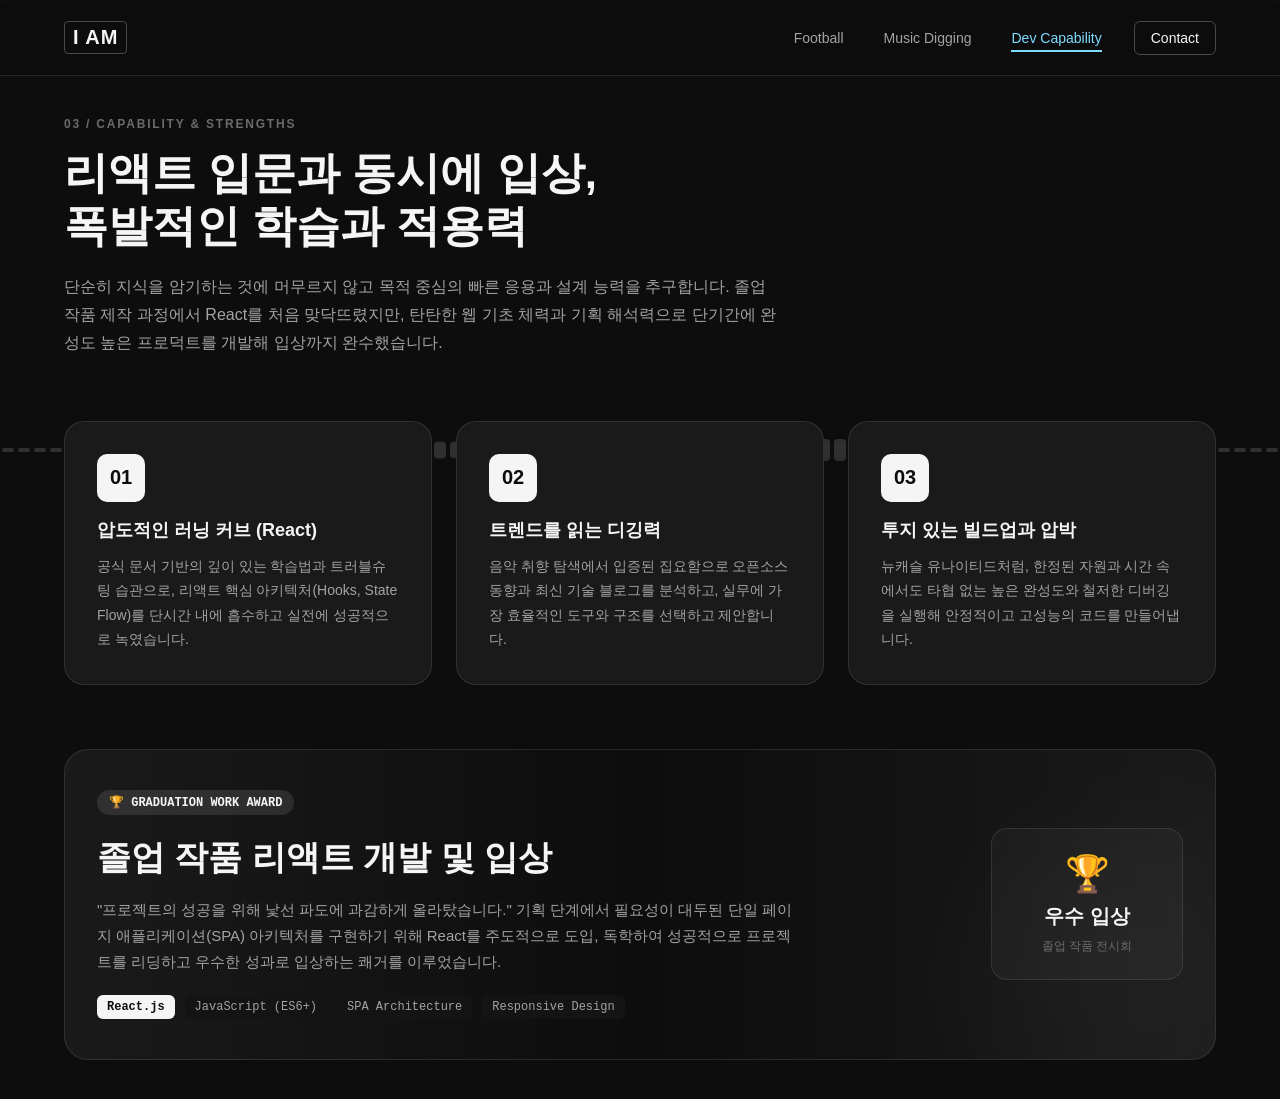
==== dev.html @ f584351e "feat:풋볼, 뮤직 페이지 데브 페이지 추가" ====
<!DOCTYPE html>
<html lang="ko">
<head>
<meta charset="UTF-8">
<meta name="viewport" content="width=device-width, initial-scale=1.0">
<title>I AM | 이준희 — Dev Capability</title>

<!-- ==========================================================
     네비게이션 바 스타일 (nav-component.html 원본 그대로, 수정 금지)
     ========================================================== -->
<style>
:root {
  --color-bg-primary: #0d0d0d;
  --color-bg-secondary: #141414;
  --color-bg-elevated: #1a1a1a;

  --color-text-primary: #f5f5f5;
  --color-text-secondary: #a3a3a3;
  --color-text-muted: #6b6b6b;

  --color-border: rgba(255, 255, 255, 0.1);
  --color-border-strong: rgba(255, 255, 255, 0.25);

  /* 뉴캐슬 스카이블루 포인트 컬러 */
  --color-accent: #7fdbff;
  --color-accent-dim: rgba(127, 219, 255, 0.15);

  --nav-height: 76px;
  --transition-fast: 0.2s ease;
  --transition-medium: 0.35s cubic-bezier(0.4, 0, 0.2, 1);
}

.site-header {
  position: fixed;
  top: 0;
  left: 0;
  width: 100%;
  height: var(--nav-height);
  z-index: 1000;
  background-color: rgba(13, 13, 13, 0.75);
  backdrop-filter: blur(10px);
  -webkit-backdrop-filter: blur(10px);
  border-bottom: 1px solid var(--color-border);
}

.nav-container {
  max-width: 1200px;
  height: 100%;
  margin: 0 auto;
  padding: 0 24px;
  display: flex;
  align-items: center;
  justify-content: space-between;
  box-sizing: border-box;
}

.brand {
  display: flex;
  align-items: center;
  text-decoration: none;
  font-size: 20px;
  font-weight: 900;
  letter-spacing: 0.05em;
  color: var(--color-text-primary);
  transition: opacity var(--transition-fast);
}

.brand:hover { opacity: 0.8; }

.brand-text {
  padding: 4px 8px;
  border: 1px solid var(--color-border-strong);
  border-radius: 4px;
}

.nav-list {
  display: flex;
  align-items: center;
  gap: 8px;
  list-style: none;
  margin: 0;
  padding: 0;
}

.nav-link {
  position: relative;
  display: inline-block;
  padding: 8px 16px;
  font-size: 14px;
  font-weight: 500;
  color: var(--color-text-secondary);
  text-decoration: none;
  border-radius: 6px;
  transition: color var(--transition-fast), background-color var(--transition-fast);
}

.nav-link::after {
  content: "";
  position: absolute;
  left: 16px;
  right: 16px;
  bottom: 2px;
  height: 2px;
  background-color: var(--color-accent);
  transform: scaleX(0);
  transform-origin: center;
  transition: transform var(--transition-fast);
}

.nav-link:hover { color: var(--color-text-primary); }
.nav-link:hover::after { transform: scaleX(1); }

.nav-link.is-active { color: var(--color-accent); }
.nav-link.is-active::after { transform: scaleX(1); }

.nav-link--cta {
  color: var(--color-text-primary);
  border: 1px solid var(--color-border-strong);
  margin-left: 8px;
}
.nav-link--cta::after { display: none; }
.nav-link--cta:hover {
  background-color: var(--color-text-primary);
  color: var(--color-bg-primary);
  border-color: var(--color-text-primary);
}
.nav-link--cta.is-active {
  background-color: var(--color-accent);
  color: var(--color-bg-primary);
  border-color: var(--color-accent);
}

.hamburger-btn {
  display: none;
  flex-direction: column;
  justify-content: center;
  align-items: center;
  gap: 5px;
  width: 40px;
  height: 40px;
  background: transparent;
  border: none;
  cursor: pointer;
  padding: 0;
}

.hamburger-line {
  width: 22px;
  height: 2px;
  background-color: var(--color-text-primary);
  border-radius: 2px;
  transition: transform var(--transition-medium), opacity var(--transition-medium);
}

.hamburger-btn.is-open .hamburger-line:nth-child(1) { transform: translateY(7px) rotate(45deg); }
.hamburger-btn.is-open .hamburger-line:nth-child(2) { opacity: 0; }
.hamburger-btn.is-open .hamburger-line:nth-child(3) { transform: translateY(-7px) rotate(-45deg); }

@media (max-width: 768px) {
  .hamburger-btn { display: flex; }

  .main-nav {
    position: absolute;
    top: var(--nav-height);
    left: 0;
    width: 100%;
    background-color: var(--color-bg-secondary);
    border-bottom: 1px solid var(--color-border);
    overflow: hidden;
    max-height: 0;
    transition: max-height var(--transition-medium);
  }

  .main-nav.is-open { max-height: 400px; }

  .nav-list {
    flex-direction: column;
    align-items: stretch;
    gap: 0;
    padding: 8px 16px 20px;
  }

  .nav-link {
    display: block;
    width: 100%;
    padding: 14px 12px;
    border-radius: 8px;
  }

  .nav-link::after { display: none; }
  .nav-link.is-active { background-color: var(--color-accent-dim); }

  .nav-link--cta { margin-left: 0; margin-top: 8px; text-align: center; }
}
</style>

<!-- 개발 역량 페이지 전용 스타일 -->
<link rel="stylesheet" href="dev-style.css">
</head>
<body>

<!-- ==========================================================
     네비게이션 바 마크업 (nav-component.html 원본 그대로, 수정 금지)
     - 현재 페이지 표시를 위해 Dev Capability 링크에만 is-active 클래스 부여
     ========================================================== -->
<header class="site-header">
  <div class="nav-container">

    <a href="landing.html" class="brand" aria-label="I AM 홈으로 이동">
      <span class="brand-text">I AM</span>
    </a>

    <nav class="main-nav" id="main-nav" aria-label="주요 메뉴">
      <ul class="nav-list" id="nav-list">
        <li><a href="football.html" class="nav-link">Football</a></li>
        <li><a href="music.html" class="nav-link">Music Digging</a></li>
        <li><a href="dev.html" class="nav-link is-active">Dev Capability</a></li>
        <li><a href="contact.html" class="nav-link nav-link--cta">Contact</a></li>
      </ul>
    </nav>

    <button
      type="button"
      class="hamburger-btn"
      id="hamburger-btn"
      aria-label="메뉴 열기"
      aria-expanded="false"
      aria-controls="nav-list"
    >
      <span class="hamburger-line"></span>
      <span class="hamburger-line"></span>
      <span class="hamburger-line"></span>
    </button>

  </div>
</header>

<!-- ==========================================================
     개발 역량 본문 — vibe_surfer_portfolio.html의 #strength 섹션 이식
     ========================================================== -->
<canvas id="visualizer-canvas" class="bg-visualizer" aria-hidden="true"></canvas>

<main>
  <section class="dev-section">
    <div class="dev-container">

      <div class="dev-intro">
        <p class="section-eyebrow">03 / CAPABILITY &amp; STRENGTHS</p>
        <h2 class="section-title">리액트 입문과 동시에 입상,<br>폭발적인 학습과 적용력</h2>
        <p class="section-text">
          단순히 지식을 암기하는 것에 머무르지 않고 목적 중심의 빠른 응용과 설계 능력을
          추구합니다. 졸업 작품 제작 과정에서 React를 처음 맞닥뜨렸지만, 탄탄한 웹 기초
          체력과 기획 해석력으로 단기간에 완성도 높은 프로덕트를 개발해 입상까지
          완수했습니다.
        </p>
      </div>

      <!-- 핵심 역량 카드 리스트 -->
      <div class="strength-grid">
        <div class="strength-card">
          <div class="strength-number">01</div>
          <h3 class="strength-title">압도적인 러닝 커브 (React)</h3>
          <p class="strength-text">
            공식 문서 기반의 깊이 있는 학습법과 트러블슈팅 습관으로, 리액트 핵심
            아키텍처(Hooks, State Flow)를 단시간 내에 흡수하고 실전에 성공적으로
            녹였습니다.
          </p>
        </div>

        <div class="strength-card">
          <div class="strength-number">02</div>
          <h3 class="strength-title">트렌드를 읽는 디깅력</h3>
          <p class="strength-text">
            음악 취향 탐색에서 입증된 집요함으로 오픈소스 동향과 최신 기술 블로그를
            분석하고, 실무에 가장 효율적인 도구와 구조를 선택하고 제안합니다.
          </p>
        </div>

        <div class="strength-card">
          <div class="strength-number">03</div>
          <h3 class="strength-title">투지 있는 빌드업과 압박</h3>
          <p class="strength-text">
            뉴캐슬 유나이티드처럼, 한정된 자원과 시간 속에서도 타협 없는 높은 완성도와
            철저한 디버깅을 실행해 안정적이고 고성능의 코드를 만들어냅니다.
          </p>
        </div>
      </div>

      <!-- 졸업 작품 입상 쇼케이스 카드 -->
      <div class="showcase-card">
        <div class="showcase-glow" aria-hidden="true"></div>

        <div class="showcase-grid">
          <div class="showcase-main">
            <div class="showcase-badge">🏆 GRADUATION WORK AWARD</div>
            <h3 class="showcase-title">졸업 작품 리액트 개발 및 입상</h3>
            <p class="showcase-text">
              "프로젝트의 성공을 위해 낯선 파도에 과감하게 올라탔습니다." 기획 단계에서
              필요성이 대두된 단일 페이지 애플리케이션(SPA) 아키텍처를 구현하기 위해
              React를 주도적으로 도입, 독학하여 성공적으로 프로젝트를 리딩하고 우수한
              성과로 입상하는 쾌거를 이루었습니다.
            </p>
            <div class="stack-tags">
              <span class="stack-tag stack-tag--solid">React.js</span>
              <span class="stack-tag">JavaScript (ES6+)</span>
              <span class="stack-tag">SPA Architecture</span>
              <span class="stack-tag">Responsive Design</span>
            </div>
          </div>

          <div class="showcase-award">
            <div class="award-box">
              <span class="award-emoji">🏆</span>
              <span class="award-title">우수 입상</span>
              <span class="award-subtitle">졸업 작품 전시회</span>
            </div>
          </div>
        </div>
      </div>

    </div>
  </section>
</main>

<!-- ==========================================================
     네비게이션 바 스크립트 (nav-component.html 원본 그대로, 수정 금지)
     ========================================================== -->
<script>
document.addEventListener('DOMContentLoaded', () => {
  const hamburgerBtn = document.getElementById('hamburger-btn');
  const mainNav = document.getElementById('main-nav');
  const navLinks = document.querySelectorAll('.nav-link');

  /* ----------------------------------------------------------
     1. 햄버거 메뉴 열기/닫기
     ---------------------------------------------------------- */
  function openMenu() {
    mainNav.classList.add('is-open');
    hamburgerBtn.classList.add('is-open');
    hamburgerBtn.setAttribute('aria-expanded', 'true');
    hamburgerBtn.setAttribute('aria-label', '메뉴 닫기');
  }

  function closeMenu() {
    mainNav.classList.remove('is-open');
    hamburgerBtn.classList.remove('is-open');
    hamburgerBtn.setAttribute('aria-expanded', 'false');
    hamburgerBtn.setAttribute('aria-label', '메뉴 열기');
  }

  hamburgerBtn.addEventListener('click', () => {
    mainNav.classList.contains('is-open') ? closeMenu() : openMenu();
  });

  navLinks.forEach((link) => {
    link.addEventListener('click', () => {
      if (mainNav.classList.contains('is-open')) closeMenu();
    });
  });

  let resizeTimer;
  window.addEventListener('resize', () => {
    clearTimeout(resizeTimer);
    resizeTimer = setTimeout(() => {
      if (window.innerWidth > 768) closeMenu();
    }, 150);
  });

  /* ----------------------------------------------------------
     2. 현재 페이지 파일명을 기준으로 is-active 자동 부여
        (각 페이지에서 별도 설정 없이 동작)
     ---------------------------------------------------------- */
  const currentFile = window.location.pathname.split('/').pop() || 'index.html';

  navLinks.forEach((link) => {
    const linkFile = link.getAttribute('href');
    if (linkFile === currentFile) {
      link.classList.add('is-active');
    }
  });
});
</script>

<!-- 개발 역량 페이지 전용 스크립트 -->
<script src="dev-script.js"></script>
</body>
</html>
---- dev-style.css ----
/* ==========================================================
   dev.html 전용 스타일
   - :root 색상 변수는 nav-component의 <style>에서 이미 정의됨
     (--color-bg-primary, --color-text-primary, --color-accent 등)
   - 여기서는 기존 변수를 재사용하고, 새로 필요한 색상만
     동일한 네이밍 규칙으로 :root에 추가함 (하드코딩 금지)
   ========================================================== */

:root {
  /* 카드 표면 색상 (football-style.css / music-style.css와 동일한 네이밍 규칙 확장) */
  --color-surface: rgba(255, 255, 255, 0.03);
  --color-surface-strong: rgba(0, 0, 0, 0.6);
}

* {
  box-sizing: border-box;
}

html, body {
  margin: 0;
  padding: 0;
  background-color: var(--color-bg-primary);
  color: var(--color-text-primary);
  font-family: -apple-system, BlinkMacSystemFont, 'Segoe UI', Roboto, 'Pretendard', sans-serif;
  overflow-x: hidden;
}

main {
  position: relative;
  z-index: 1;
}

/* ==========================================================
   배경 오디오 비주얼라이저 캔버스
   ========================================================== */
.bg-visualizer {
  position: fixed;
  inset: 0;
  width: 100%;
  height: 100%;
  pointer-events: none;
  z-index: 0;
  opacity: 0.2;
}

/* ==========================================================
   섹션 — 화면 세로 중앙 정렬
   ========================================================== */
.dev-section {
  position: relative;
  min-height: 100vh;
  display: flex;
  align-items: center;
  padding: calc(var(--nav-height) + 40px) 24px 40px;
  border-top: 1px solid var(--color-border);
  box-sizing: border-box;
}

.dev-container {
  max-width: 1152px;
  width: 100%;
  margin: 0 auto;
  display: flex;
  flex-direction: column;
  gap: 64px;
}

.section-eyebrow {
  font-size: 12px;
  font-weight: 700;
  letter-spacing: 0.15em;
  text-transform: uppercase;
  color: var(--color-text-muted);
  margin: 0 0 16px;
}

.section-title {
  font-size: clamp(28px, 4.5vw, 44px);
  font-weight: 900;
  line-height: 1.2;
  color: var(--color-text-primary);
  margin: 0 0 20px;
}

.section-text {
  max-width: 720px;
  font-size: clamp(14px, 1.6vw, 16px);
  line-height: 1.75;
  color: var(--color-text-secondary);
  margin: 0;
}

.dev-intro {
  max-width: 720px;
}

/* ==========================================================
   핵심 역량 카드 3개
   ========================================================== */
.strength-grid {
  display: grid;
  grid-template-columns: 1fr;
  gap: 24px;
}

.strength-card {
  padding: 32px;
  border-radius: 20px;
  background-color: var(--color-bg-elevated);
  border: 1px solid var(--color-border);
  transition: border-color var(--transition-fast);
}

.strength-card:hover {
  border-color: var(--color-border-strong);
}

.strength-number {
  display: flex;
  align-items: center;
  justify-content: center;
  width: 48px;
  height: 48px;
  border-radius: 10px;
  background-color: var(--color-text-primary);
  color: var(--color-bg-primary);
  font-size: 20px;
  font-weight: 900;
  margin-bottom: 16px;
}

.strength-title {
  font-size: 18px;
  font-weight: 700;
  color: var(--color-text-primary);
  margin: 0 0 12px;
}

.strength-text {
  font-size: 14px;
  line-height: 1.75;
  color: var(--color-text-secondary);
  margin: 0;
}

/* ==========================================================
   졸업 작품 쇼케이스 카드
   ========================================================== */
.showcase-card {
  position: relative;
  padding: 40px 32px;
  border-radius: 24px;
  overflow: hidden;
  background: linear-gradient(90deg, var(--color-bg-elevated), var(--color-bg-primary) 50%, var(--color-bg-elevated));
  border: 1px solid var(--color-border);
}

.showcase-glow {
  position: absolute;
  right: -80px;
  bottom: -80px;
  width: 320px;
  height: 320px;
  border-radius: 50%;
  background-color: var(--color-surface);
  filter: blur(64px);
  pointer-events: none;
}

.showcase-grid {
  position: relative;
  z-index: 1;
  display: grid;
  grid-template-columns: 1fr;
  gap: 32px;
  align-items: center;
}

.showcase-badge {
  display: inline-flex;
  align-items: center;
  gap: 8px;
  padding: 5px 12px;
  border-radius: 999px;
  background-color: rgba(255, 255, 255, 0.1);
  color: var(--color-text-primary);
  font-family: 'SFMono-Regular', Consolas, monospace;
  font-size: 12px;
  font-weight: 700;
  margin-bottom: 20px;
}

.showcase-title {
  font-size: clamp(22px, 3.5vw, 34px);
  font-weight: 900;
  color: var(--color-text-primary);
  margin: 0 0 16px;
}

.showcase-text {
  font-size: clamp(13px, 1.6vw, 15px);
  line-height: 1.75;
  color: var(--color-text-secondary);
  margin: 0 0 20px;
}

.stack-tags {
  display: flex;
  flex-wrap: wrap;
  gap: 10px;
}

.stack-tag {
  padding: 5px 10px;
  border-radius: 6px;
  background-color: var(--color-bg-secondary);
  color: var(--color-text-secondary);
  font-family: 'SFMono-Regular', Consolas, monospace;
  font-size: 12px;
}

.stack-tag--solid {
  background-color: var(--color-text-primary);
  color: var(--color-bg-primary);
  font-weight: 700;
}

.showcase-award {
  display: flex;
  justify-content: center;
}

.award-box {
  display: flex;
  flex-direction: column;
  align-items: center;
  gap: 8px;
  width: 192px;
  padding: 24px;
  text-align: center;
  border-radius: 16px;
  background-color: var(--color-surface);
  border: 1px solid var(--color-border);
}

.award-emoji {
  font-size: 36px;
}

.award-title {
  font-size: 20px;
  font-weight: 800;
  color: var(--color-text-primary);
}

.award-subtitle {
  font-size: 12px;
  color: var(--color-text-muted);
}

/* ==========================================================
   반응형
   ========================================================== */
@media (min-width: 768px) {
  .strength-grid {
    grid-template-columns: repeat(3, 1fr);
  }
}

@media (min-width: 1024px) {
  .showcase-grid {
    grid-template-columns: 8fr 4fr;
  }

  .showcase-award {
    justify-content: flex-end;
  }
}
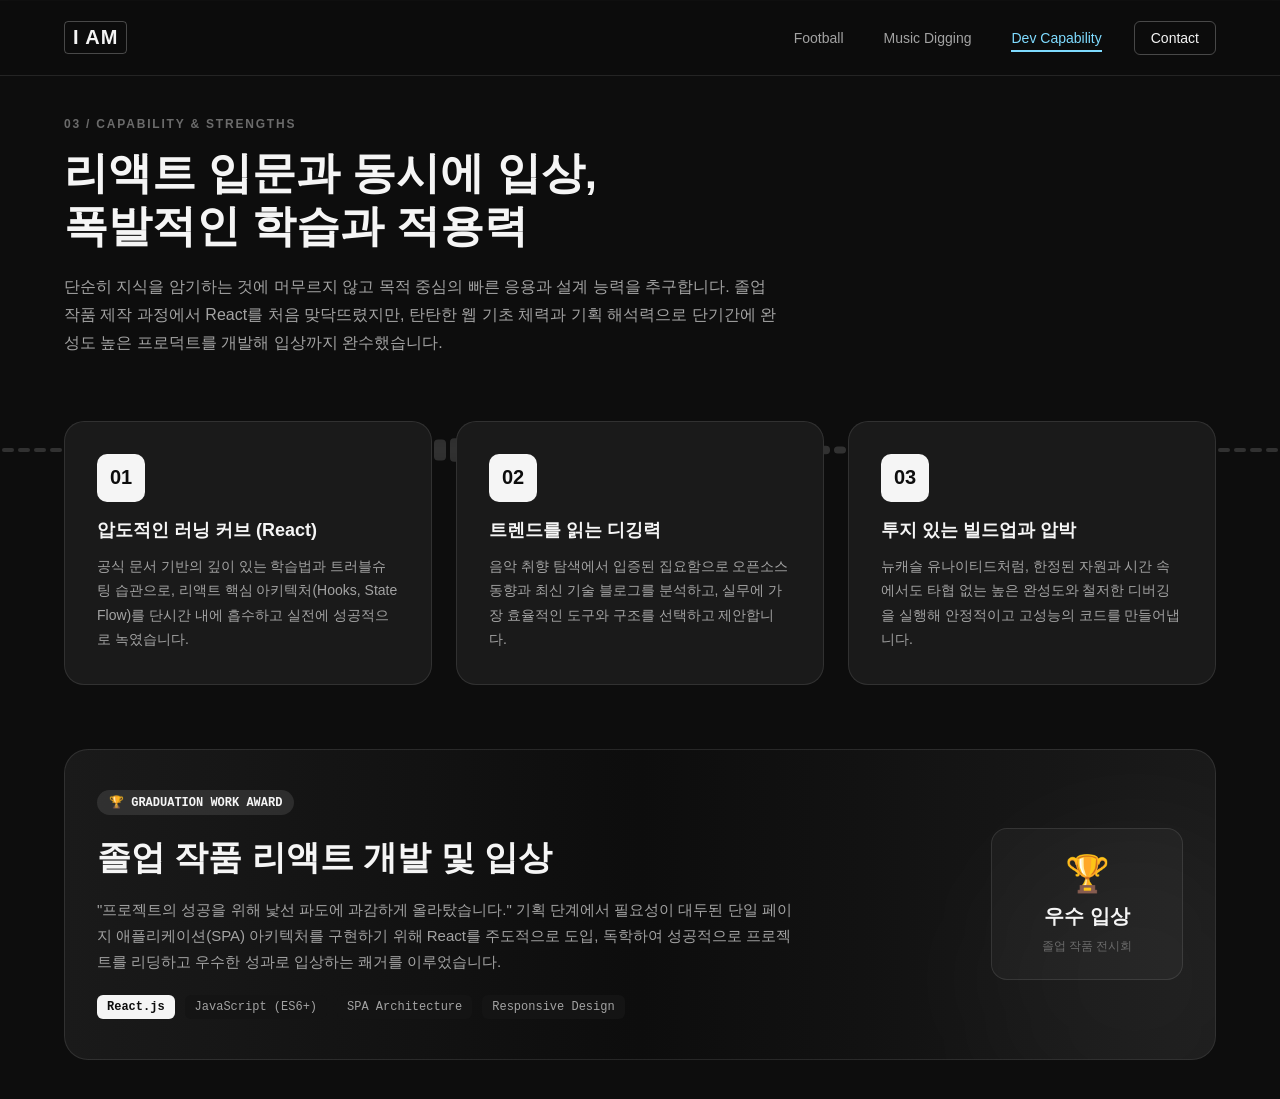
==== commit b30b0cb2: "랜딩페이지 파일 이름 변경" ====
--- a/dev.html
+++ b/dev.html
@@ -206,7 +206,7 @@
 <header class="site-header">
   <div class="nav-container">
 
-    <a href="landing.html" class="brand" aria-label="I AM 홈으로 이동">
+    <a href="index.html" class="brand" aria-label="I AM 홈으로 이동">
       <span class="brand-text">I AM</span>
     </a>
 
